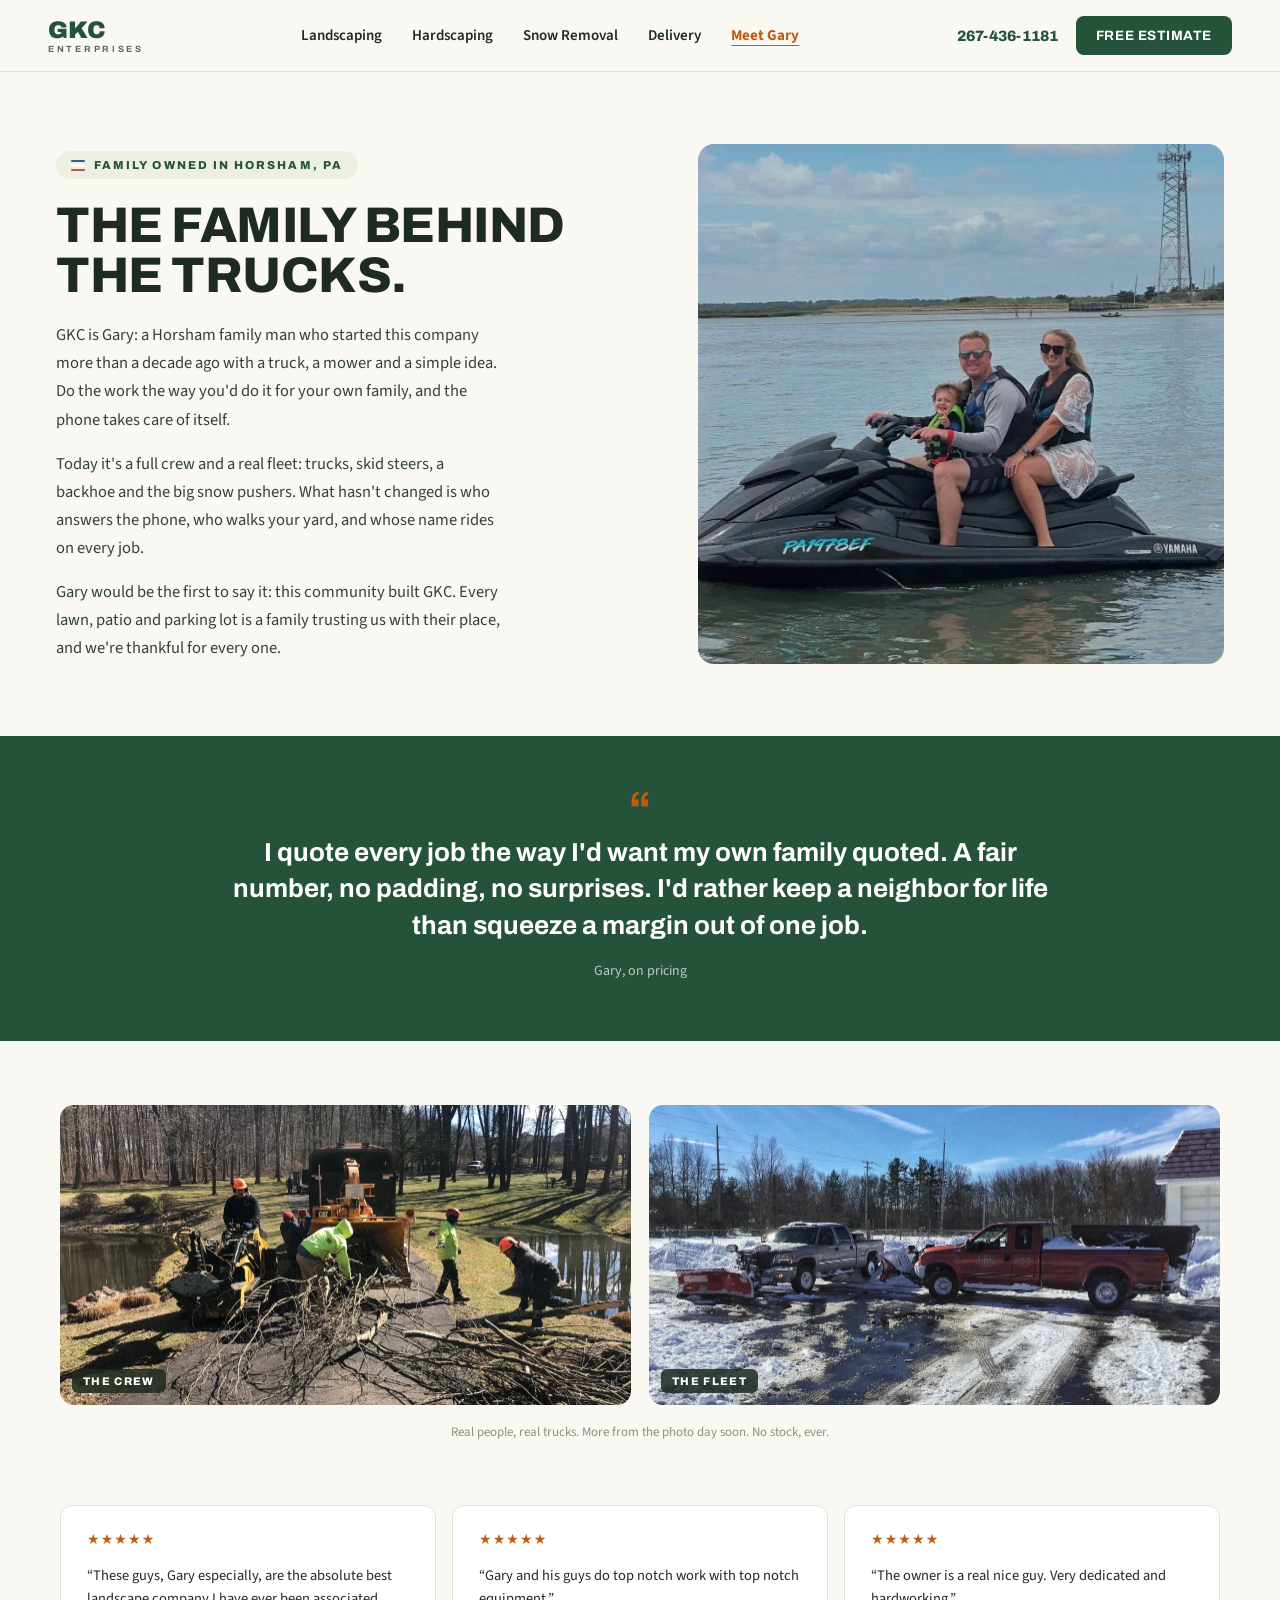
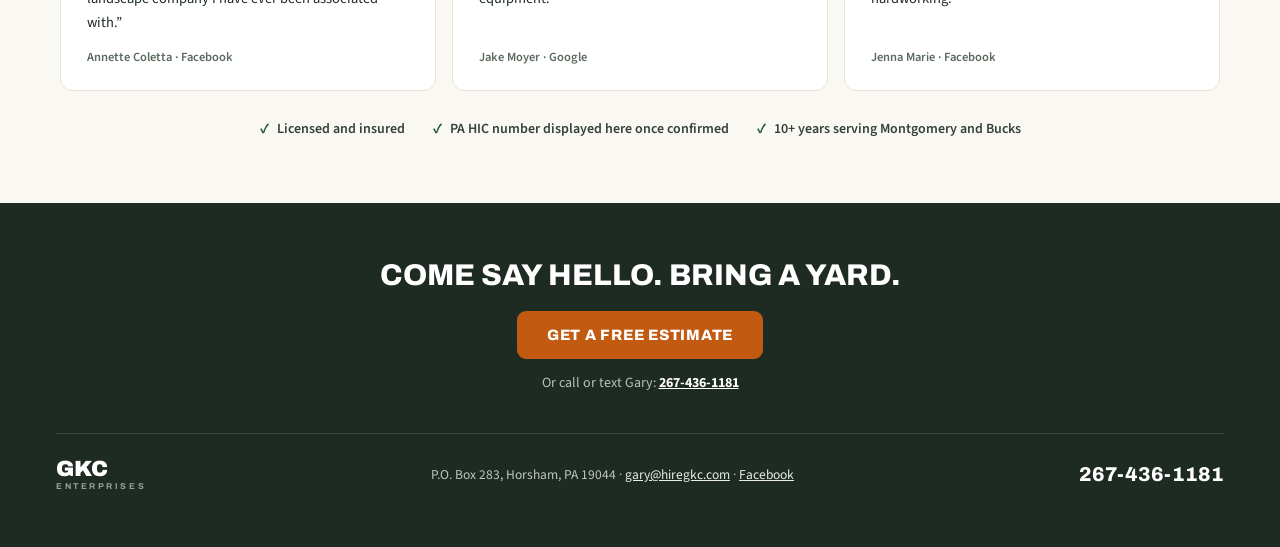
==== about.html @ 58760259 "GKC Enterprises site: seven pages from the redesign handoff Static HTML/CSS/JS recreated from the de" ====
<!DOCTYPE html>
<html lang="en">
<head>
<meta charset="utf-8">
<meta name="viewport" content="width=device-width, initial-scale=1">
<title>Meet Gary | GKC Enterprises</title>
<meta name="description" content="GKC Enterprises is Gary: a Horsham family man, his crew and a real fleet, serving Montgomery and Bucks Counties for more than a decade. Meet the family behind the trucks.">
<link rel="canonical" href="https://hiregkc.com/about">
<meta property="og:title" content="Meet Gary | The family behind the trucks.">
<meta property="og:description" content="A Horsham family man, his crew and a real fleet. Family owned for more than a decade.">
<meta property="og:image" content="https://hiregkc.com/images/gary-family.webp">
<meta property="og:type" content="website">
<link rel="icon" href="/favicon.svg" type="image/svg+xml">
<link rel="preconnect" href="https://fonts.googleapis.com">
<link rel="preconnect" href="https://fonts.gstatic.com" crossorigin>
<link href="https://fonts.googleapis.com/css2?family=Archivo:wght@600;700;800;900&family=Source+Sans+3:ital,wght@0,400;0,600;0,700;1,400&display=swap" rel="stylesheet">
<link rel="stylesheet" href="/css/site.css">
</head>
<body style="--accent:#C25A12">

<a id="winter-banner" class="winter-banner" href="tel:+12674361181" hidden>
  <span class="tag">WINTER</span>
  <span>Snow emergency? The 24 hour line is open: <span class="num">267-436-1181</span></span>
</a>

<header class="header">
  <a class="brand" href="/" aria-label="GKC Enterprises home"><span class="gkc">GKC</span><span class="ent">ENTERPRISES</span></a>
  <nav class="nav" aria-label="Main">
    <a href="/landscaping">Landscaping</a>
    <a href="/hardscaping">Hardscaping</a>
    <a href="/snow-removal">Snow Removal</a>
    <a href="/delivery-services">Delivery</a>
    <a href="/about" class="active" aria-current="page">Meet Gary</a>
  </nav>
  <div class="header-cta">
    <a class="header-phone" href="tel:+12674361181">267-436-1181</a>
    <a class="btn btn-spruce" href="/contact">FREE ESTIMATE</a>
    <button id="menu-btn" class="menu-btn" aria-label="Open menu" aria-expanded="false" aria-controls="nav-sheet"><span></span><span></span><span></span></button>
  </div>
</header>

<div id="nav-sheet" class="sheet">
  <button class="scrim" data-close tabindex="-1" aria-label="Close menu"></button>
  <div class="panel">
    <button class="close" data-close aria-label="Close menu">&times;</button>
    <a href="/landscaping">Landscaping</a>
    <a href="/hardscaping">Hardscaping</a>
    <a href="/snow-removal">Snow Removal</a>
    <a href="/delivery-services">Delivery</a>
    <a href="/about" class="active">Meet Gary</a>
    <a class="sheet-phone" href="tel:+12674361181">267-436-1181</a>
    <a class="btn btn-orange btn-block" href="/contact">FREE ESTIMATE</a>
  </div>
</div>

<main>

  <section class="section-lg">
    <div class="in about-hero" style="display:grid;grid-template-columns:1.1fr minmax(0,1fr);gap:64px;align-items:center;max-width:1240px">
      <div>
        <div style="display:inline-flex;align-items:center;gap:9px;font-family:var(--display);font-size:11.5px;font-weight:800;letter-spacing:0.18em;color:var(--spruce);background:var(--chipbg);border-radius:999px;padding:8px 15px;margin-bottom:22px"><span class="flag"><i class="f1" style="width:14px;height:2.5px"></i><i style="width:14px;height:2.5px;background:#fff;border-radius:2px"></i><i class="f3" style="width:14px;height:2.5px"></i></span>FAMILY OWNED IN HORSHAM, PA</div>
        <h1 style="font-family:var(--display);font-size:50px;font-weight:800;line-height:1;letter-spacing:-0.01em;margin:0 0 20px;text-transform:uppercase;text-wrap:pretty">The family behind the trucks.</h1>
        <p style="font-size:16.5px;line-height:1.7;color:#33413A;margin:0 0 16px;max-width:56ch">GKC is Gary: a Horsham family man who started this company more than a decade ago with a truck, a mower and a simple idea. Do the work the way you'd do it for your own family, and the phone takes care of itself.</p>
        <p style="font-size:16.5px;line-height:1.7;color:#33413A;margin:0 0 16px;max-width:56ch">Today it's a full crew and a real fleet: trucks, skid steers, a backhoe and the big snow pushers. What hasn't changed is who answers the phone, who walks your yard, and whose name rides on every job.</p>
        <p style="font-size:16.5px;line-height:1.7;color:#33413A;margin:0;max-width:56ch">Gary would be the first to say it: this community built GKC. Every lawn, patio and parking lot is a family trusting us with their place, and we're thankful for every one.</p>
      </div>
      <div style="width:100%;height:520px" class="about-photo">
        <img src="/images/gary-family.webp" alt="Gary and his family" style="width:100%;height:100%;object-fit:cover;border-radius:16px">
      </div>
    </div>
  </section>

  <section class="quote-band" style="background:var(--spruce);padding:60px 56px">
    <div style="max-width:820px;margin:0 auto;text-align:center">
      <div style="font-family:var(--display);font-size:44px;font-weight:800;color:var(--orange);line-height:0.5;margin-bottom:16px">&ldquo;</div>
      <blockquote style="font-family:var(--display);font-size:26px;font-weight:700;line-height:1.4;color:#fff;text-wrap:pretty;margin:0 0 18px">I quote every job the way I'd want my own family quoted. A fair number, no padding, no surprises. I'd rather keep a neighbor for life than squeeze a margin out of one job.</blockquote>
      <div style="font-size:14px;color:rgba(255,255,255,0.7)">Gary, on pricing</div>
    </div>
  </section>

  <section class="section">
    <div class="grid-2" style="max-width:1160px;margin:0 auto 18px">
      <div style="position:relative;height:300px" class="crew-cell">
        <img src="/images/crew-on-the-job.webp" alt="The GKC crew clearing a property" loading="lazy" style="width:100%;height:100%;object-fit:cover;border-radius:14px">
        <span style="position:absolute;bottom:12px;left:12px;background:rgba(30,43,34,0.85);color:#fff;font-family:var(--display);font-size:11px;font-weight:800;letter-spacing:0.12em;padding:6px 11px;border-radius:6px;pointer-events:none">THE CREW</span>
      </div>
      <div style="position:relative;height:300px" class="crew-cell">
        <img src="/images/fleet-plow-trucks.webp" alt="GKC plow trucks with spreader, ready for a storm" loading="lazy" style="width:100%;height:100%;object-fit:cover;border-radius:14px">
        <span style="position:absolute;bottom:12px;left:12px;background:rgba(30,43,34,0.85);color:#fff;font-family:var(--display);font-size:11px;font-weight:800;letter-spacing:0.12em;padding:6px 11px;border-radius:6px;pointer-events:none">THE FLEET</span>
      </div>
    </div>
    <div style="text-align:center;font-size:13px;color:var(--footnote);max-width:1160px;margin:0 auto">Real people, real trucks. More from the photo day soon. No stock, ever.</div>
  </section>

  <section style="padding:0 56px 64px" class="about-reviews">
    <div class="grid-3" style="max-width:1160px;margin:0 auto">
      <div class="review" style="padding:24px 26px">
        <div class="stars" style="font-size:14px">&#9733;&#9733;&#9733;&#9733;&#9733;</div>
        <div class="q" style="font-size:14.5px">&ldquo;These guys, Gary especially, are the absolute best landscape company I have ever been associated with.&rdquo;</div>
        <div class="who" style="font-size:12.5px">Annette Coletta &middot; Facebook</div>
      </div>
      <div class="review" style="padding:24px 26px">
        <div class="stars" style="font-size:14px">&#9733;&#9733;&#9733;&#9733;&#9733;</div>
        <div class="q" style="font-size:14.5px">&ldquo;Gary and his guys do top notch work with top notch equipment.&rdquo;</div>
        <div class="who" style="font-size:12.5px">Jake Moyer &middot; Google</div>
      </div>
      <div class="review" style="padding:24px 26px">
        <div class="stars" style="font-size:14px">&#9733;&#9733;&#9733;&#9733;&#9733;</div>
        <div class="q" style="font-size:14.5px">&ldquo;The owner is a real nice guy. Very dedicated and hardworking.&rdquo;</div>
        <div class="who" style="font-size:12.5px">Jenna Marie &middot; Facebook</div>
      </div>
    </div>
    <div style="display:flex;justify-content:center;gap:28px;margin-top:28px;flex-wrap:wrap">
      <span style="display:flex;align-items:center;gap:8px;font-size:14px;font-weight:600;color:#33413A"><span style="color:var(--spruce);font-weight:700">&#10003;</span>Licensed and insured</span>
      <span style="display:flex;align-items:center;gap:8px;font-size:14px;font-weight:600;color:#33413A"><span style="color:var(--spruce);font-weight:700">&#10003;</span>PA HIC number displayed here once confirmed</span>
      <span style="display:flex;align-items:center;gap:8px;font-size:14px;font-weight:600;color:#33413A"><span style="color:var(--spruce);font-weight:700">&#10003;</span>10+ years serving Montgomery and Bucks</span>
    </div>
  </section>

  <section style="background:var(--footer);padding:56px;text-align:center">
    <h2 style="font-family:var(--display);font-size:30px;font-weight:800;color:#fff;margin:0 0 20px;text-transform:uppercase">Come say hello. Bring a yard.</h2>
    <a class="btn btn-orange" href="/contact">GET A FREE ESTIMATE</a>
    <div style="font-size:14px;color:rgba(255,255,255,0.7);margin-top:14px">Or call or text Gary: <a href="tel:+12674361181" style="color:#fff;font-weight:700">267-436-1181</a></div>
    <div style="border-top:1px solid rgba(255,255,255,0.12);margin-top:40px;padding-top:24px;display:flex;justify-content:space-between;align-items:center;gap:24px;flex-wrap:wrap">
      <div style="display:flex;flex-direction:column;line-height:1;text-align:left"><span style="font-family:var(--display);font-weight:900;font-size:22px;color:#fff">GKC</span><span style="font-family:var(--display);font-size:8.5px;letter-spacing:0.3em;color:rgba(255,255,255,0.55);font-weight:700;margin-top:3px">ENTERPRISES</span></div>
      <div style="font-size:13.5px;color:rgba(255,255,255,0.72)">P.O. Box 283, Horsham, PA 19044 &middot; <a href="mailto:gary@hiregkc.com" style="color:rgba(255,255,255,0.9)">gary@hiregkc.com</a> &middot; <a href="https://www.facebook.com/GKC-Enterprise-LLC-179597382136966/" rel="noopener" style="color:rgba(255,255,255,0.9)">Facebook</a></div>
      <a href="tel:+12674361181" style="font-family:var(--display);font-size:20px;font-weight:800;color:#fff;text-decoration:none">267-436-1181</a>
    </div>
  </section>

</main>

<div class="mobile-bar">
  <a class="call" href="tel:+12674361181">CALL GARY</a>
  <a class="est" href="/contact">FREE ESTIMATE</a>
</div>

<script src="/js/site.js"></script>
<style>
@media (max-width: 900px) {
  .about-hero { grid-template-columns: 1fr !important; gap: 28px !important; }
  .about-hero h1 { font-size: 32px !important; }
  .about-photo { height: 340px !important; }
  .about-reviews { padding: 0 20px 44px !important; }
  .crew-cell { height: 210px !important; }
  .quote-band { padding: 44px 20px !important; }
  .quote-band blockquote { font-size: 20px !important; }
}
</style>
</body>
</html>
---- css/site.css ----
/* GKC Enterprises · hiregkc.com
   Recreated from the design handoff (design_handoff_gkc_website).
   Tokens: spruce #24523B (hover #1B3E2C), orange #C25A12 (hover #A54A0D),
   paper #FAF8F2, ink #1E2B22, hairline #E7E2D6.
   Service wayfinding only: green #2F6B40, clay #8A5A38, blue #3D6E92, ochre #8A6A1C. */

:root {
  --spruce: #24523B;
  --spruce-hover: #1B3E2C;
  --orange: #C25A12;
  --orange-hover: #A54A0D;
  --paper: #FAF8F2;
  --card: #FFFFFF;
  --line: #E7E2D6;
  --ink: #1E2B22;
  --muted: #5C6B5F;
  --footnote: #8A937F;
  --chipbg: #EDEFE3;
  --green: #2F6B40;
  --clay: #8A5A38;
  --blue: #3D6E92;
  --ochre: #8A6A1C;
  --snowdark: #16283A;
  --footer: #1E2B22;
  --display: 'Archivo', 'Helvetica Neue', Arial, sans-serif;
  --body: 'Source Sans 3', 'Segoe UI', system-ui, sans-serif;
}

* { box-sizing: border-box; }
html { scroll-behavior: smooth; }
body {
  margin: 0;
  background: var(--paper);
  color: var(--ink);
  font-family: var(--body);
  -webkit-font-smoothing: antialiased;
}
a { color: var(--spruce); }
a:hover { color: var(--orange); }
::selection { background: #E8DFC8; }
img { max-width: 100%; }

.in { max-width: 1328px; margin: 0 auto; }

/* ---------- Winter banner (sitewide, toggled by WINTER_MODE in js/site.js) ---------- */
.winter-banner {
  display: flex; justify-content: center; align-items: center; gap: 12px;
  background: var(--blue); color: #fff; text-decoration: none;
  padding: 11px 20px; font-size: 14.5px; font-weight: 600;
}
.winter-banner:hover { color: #fff; }
.winter-banner .tag {
  font-family: var(--display); font-weight: 800; font-size: 11.5px; letter-spacing: 0.14em;
  background: rgba(255,255,255,0.18); border-radius: 4px; padding: 4px 8px;
}
.winter-banner .num { font-weight: 700; text-decoration: underline; text-underline-offset: 3px; }
.winter-banner[hidden] { display: none; }

/* ---------- Header ---------- */
.header {
  display: flex; flex-wrap: wrap; align-items: center; justify-content: space-between;
  gap: 24px; row-gap: 10px; padding: 16px 48px;
  background: var(--paper); border-bottom: 1px solid var(--line);
  position: sticky; top: 0; z-index: 20;
}
.brand { display: flex; flex-direction: column; line-height: 1; text-decoration: none; }
.brand .gkc { font-family: var(--display); font-weight: 900; font-size: 24px; color: var(--spruce); letter-spacing: 0.01em; }
.brand .ent { font-family: var(--display); font-size: 9px; letter-spacing: 0.3em; color: var(--muted); font-weight: 700; margin-top: 3px; }
.nav { display: flex; flex-wrap: wrap; gap: 14px 30px; align-items: center; }
.nav a { font-size: 15px; font-weight: 600; color: var(--ink); text-decoration: none; white-space: nowrap; }
.nav a:hover { color: var(--orange); }
.nav a.active { font-weight: 700; color: var(--accent, var(--spruce)); text-decoration: underline; text-underline-offset: 5px; }
.header-cta { display: flex; gap: 18px; align-items: center; }
.header-phone { font-family: var(--display); font-size: 15px; font-weight: 800; color: var(--spruce); text-decoration: none; white-space: nowrap; }
.header-phone:hover { color: var(--orange); }

.menu-btn {
  display: none; background: none; border: 0; cursor: pointer; padding: 12px 4px;
  flex-direction: column; gap: 5px;
}
.menu-btn span { width: 24px; height: 2.5px; background: var(--spruce); border-radius: 2px; display: block; }
.menu-btn span:last-child { width: 16px; }

/* Mobile slide-over sheet */
.sheet {
  position: fixed; inset: 0; z-index: 60; display: none;
}
.sheet.open { display: block; }
.sheet .scrim { position: absolute; inset: 0; background: rgba(20, 30, 24, 0.5); border: 0; width: 100%; height: 100%; cursor: pointer; }
.sheet .panel {
  position: absolute; top: 0; right: 0; bottom: 0; width: min(320px, 85vw);
  background: var(--paper); padding: 24px; display: flex; flex-direction: column; gap: 4px;
  box-shadow: -12px 0 40px rgba(0,0,0,0.18);
}
.sheet .panel a { font-family: var(--body); font-size: 17px; font-weight: 600; color: var(--ink); text-decoration: none; padding: 13px 6px; border-bottom: 1px solid var(--line); }
.sheet .panel a.active { color: var(--accent, var(--spruce)); font-weight: 700; }
.sheet .close { align-self: flex-end; background: none; border: 0; font-size: 26px; line-height: 1; color: var(--muted); cursor: pointer; padding: 4px 8px; }
.sheet .panel .btn { margin-top: 16px; border-bottom: 0; text-align: center; }
.sheet .panel .sheet-phone { font-family: var(--display); font-weight: 800; font-size: 20px; color: var(--spruce); border-bottom: 0; text-align: center; }

/* ---------- Buttons ---------- */
.btn {
  display: inline-block; font-family: var(--display); font-weight: 800; font-size: 15px;
  letter-spacing: 0.05em; padding: 16px 30px; border-radius: 9px; text-decoration: none;
  border: 0; cursor: pointer; text-align: center;
}
.btn-orange { background: var(--orange); color: #fff; }
.btn-orange:hover { background: var(--orange-hover); color: #fff; }
.btn-spruce { background: var(--spruce); color: #fff; font-weight: 700; font-size: 13.5px; letter-spacing: 0.04em; padding: 12px 20px; border-radius: 8px; white-space: nowrap; }
.btn-spruce:hover { background: var(--spruce-hover); color: #fff; }
.btn-block { display: block; width: 100%; padding: 16px; border-radius: 10px; }

/* ---------- Heroes ---------- */
.hero { position: relative; overflow: hidden; }
.hero-home { height: 640px; }
.hero-sub { height: 420px; }
.hero-short { height: 400px; }
.hero img.bg { position: absolute; inset: 0; width: 100%; height: 100%; object-fit: cover; }
.hero .scrim { position: absolute; inset: 0; }
.hero .content { position: absolute; left: 56px; right: 56px; bottom: 44px; max-width: 760px; }
.hero-home .content { bottom: 54px; }
.eyebrow {
  font-family: var(--display); font-size: 12.5px; font-weight: 800; letter-spacing: 0.22em;
  margin-bottom: 12px; text-transform: uppercase;
}
.hero h1 {
  font-family: var(--display); font-weight: 800; line-height: 1; letter-spacing: -0.01em;
  color: #fff; margin: 0 0 14px; text-transform: uppercase; text-wrap: pretty;
  font-size: 52px;
}
.hero-home h1 { font-size: 64px; line-height: 0.98; margin-bottom: 18px; }
.hero p.lede { font-size: 17px; line-height: 1.6; color: rgba(255,255,255,0.92); margin: 0 0 22px; max-width: 54ch; }
.hero-home p.lede { font-size: 18px; margin-bottom: 28px; }
.hero .photo-credit {
  position: absolute; right: 56px; bottom: 54px;
  background: rgba(250,248,242,0.93); border-radius: 9px; padding: 10px 15px;
  font-size: 12.5px; color: #3E4A40; white-space: nowrap;
}

/* ---------- Trust bar ---------- */
.trustbar {
  display: flex; align-items: center; justify-content: center; gap: 34px;
  padding: 16px 48px; background: #fff; border-bottom: 1px solid var(--line); flex-wrap: wrap;
}
.trustbar span.item { display: flex; align-items: center; gap: 8px; font-size: 13.5px; font-weight: 600; color: #33413A; }
.trustbar .tick { color: var(--spruce); font-weight: 700; }
.trustbar .stars { color: var(--orange); letter-spacing: 0.06em; }
.flag { display: inline-flex; flex-direction: column; gap: 2px; }
.flag i { width: 15px; height: 3px; border-radius: 2px; display: block; }
.flag .f1 { background: #3D5A88; }
.flag .f2 { background: #E7E2D6; }
.flag .f3 { background: #B25A4E; }

/* ---------- Sections ---------- */
.section { padding: 64px 56px; }
.section-lg { padding: 72px 56px; }
.kicker {
  font-family: var(--display); font-size: 12px; font-weight: 800; letter-spacing: 0.22em;
  margin-bottom: 10px; text-transform: uppercase;
}
h2.sec {
  font-family: var(--display); font-weight: 800; letter-spacing: -0.01em;
  margin: 0; text-transform: uppercase; font-size: 32px; line-height: 1.05;
}
h2.sec-lg { font-size: 38px; line-height: 1.02; }
.sec-intro { font-size: 16.5px; line-height: 1.6; color: var(--muted); margin: 12px 0 0; }

/* ---------- Grids & cards ---------- */
.grid-2 { display: grid; grid-template-columns: 1fr 1fr; gap: 18px; }
.grid-3 { display: grid; grid-template-columns: 1fr 1fr 1fr; gap: 16px; }
.grid-4 { display: grid; grid-template-columns: repeat(4, 1fr); gap: 18px; }

.card { background: var(--card); border: 1px solid var(--line); border-radius: 12px; }

.door {
  display: flex; flex-direction: column; background: #fff; border: 1px solid var(--line);
  border-top: 4px solid var(--accent, var(--spruce)); border-radius: 12px; overflow: hidden;
  text-decoration: none; color: var(--ink);
}
.door:hover { border-color: var(--accent, var(--spruce)); color: var(--ink); }
.door img { width: 100%; height: 150px; object-fit: cover; }
.door .pad { padding: 18px 20px 20px; }
.door .tag { font-family: var(--display); font-size: 11px; font-weight: 800; letter-spacing: 0.18em; color: var(--accent); margin-bottom: 7px; }
.door .name { font-family: var(--display); font-size: 21px; font-weight: 700; margin-bottom: 7px; }
.door .blurb { font-size: 14px; line-height: 1.55; color: var(--muted); }

.tile { background: #fff; border: 1px solid var(--line); border-radius: 12px; padding: 22px 24px; }
.tile .dash { width: 26px; height: 4px; background: var(--accent, var(--green)); border-radius: 2px; margin-bottom: 14px; }
.tile .t { font-family: var(--display); font-size: 18px; font-weight: 700; margin-bottom: 6px; }
.tile .d { font-size: 14px; line-height: 1.55; color: var(--muted); }

.space-card { position: relative; display: block; height: 230px; border-radius: 12px; overflow: hidden; text-decoration: none; }
.space-card img { position: absolute; inset: 0; width: 100%; height: 100%; object-fit: cover; }
.space-card .fade { position: absolute; inset: 0; background: linear-gradient(to top, rgba(20,14,9,0.75), rgba(20,14,9,0) 55%); }
.space-card .label { position: absolute; left: 18px; bottom: 16px; font-family: var(--display); font-size: 19px; font-weight: 800; color: #fff; text-transform: uppercase; letter-spacing: 0.02em; }

.review { background: #fff; border: 1px solid var(--line); border-radius: 12px; padding: 26px 28px; display: flex; flex-direction: column; gap: 14px; }
.review .stars { color: var(--orange); font-size: 15px; letter-spacing: 0.08em; }
.review .q { font-size: 15.5px; line-height: 1.6; color: var(--ink); flex: 1; }
.review .who { font-size: 13px; color: var(--muted); font-weight: 600; }

.gallery { display: grid; grid-template-columns: repeat(4, 1fr); gap: 14px; }
.gallery img { width: 100%; height: 200px; object-fit: cover; border-radius: 10px; }

.footnote { font-size: 13px; color: var(--footnote); }

/* Pending-photo slots (photos coming from the photo day; no stock, ever) */
.slot {
  border: 1.5px dashed #C9C2AE; border-radius: 10px; background: #F4F1E7;
  display: flex; align-items: center; justify-content: center; text-align: center;
  color: var(--footnote); font-size: 13px; padding: 16px; width: 100%; height: 100%;
}
.ba-pair { display: grid; grid-template-columns: 1fr 1fr; gap: 10px; }
.ba-cell { position: relative; height: 220px; }
.ba-cell .badge {
  position: absolute; top: 10px; left: 10px; background: var(--footer); color: #fff;
  font-family: var(--display); font-size: 10.5px; font-weight: 800; letter-spacing: 0.1em;
  padding: 4px 9px; border-radius: 5px; pointer-events: none;
}
.ba-cell .badge.after { background: var(--accent, var(--green)); }

/* ---------- CTA band + footers ---------- */
.cta-band { background: var(--spruce); padding: 56px; text-align: center; }
.cta-band h2 { font-family: var(--display); font-size: 32px; font-weight: 800; color: #fff; margin: 0 0 20px; text-transform: uppercase; }
.cta-band .under { font-size: 14px; color: rgba(255,255,255,0.75); margin-top: 14px; }
.cta-band .under a { color: #fff; font-weight: 700; }

.footer-slim {
  background: var(--footer); padding: 36px 56px;
  display: flex; justify-content: space-between; align-items: center; gap: 24px; flex-wrap: wrap;
}
.footer-slim .brandline { display: flex; flex-direction: column; line-height: 1; }
.footer-slim .gkc { font-family: var(--display); font-weight: 900; font-size: 22px; color: #fff; }
.footer-slim .ent { font-family: var(--display); font-size: 8.5px; letter-spacing: 0.3em; color: rgba(255,255,255,0.55); font-weight: 700; margin-top: 3px; }
.footer-slim .mid { font-size: 13.5px; color: rgba(255,255,255,0.72); }
.footer-slim .mid a { color: rgba(255,255,255,0.9); }
.footer-slim .phone { font-family: var(--display); font-size: 20px; font-weight: 800; color: #fff; text-decoration: none; }

/* ---------- Forms ---------- */
.form-card { background: #fff; border: 1px solid var(--line); border-radius: 14px; padding: 28px; display: flex; flex-direction: column; gap: 15px; }
.form-2 { display: grid; grid-template-columns: 1fr 1fr; gap: 14px; }
.field {
  padding: 13px 15px; border: 1px solid #DCD6C6; border-radius: 9px; font-size: 16px;
  background: var(--paper); color: var(--ink); font-family: var(--body); width: 100%;
}
.field:focus-visible, .chip:focus-visible, .btn:focus-visible, a:focus-visible, .menu-btn:focus-visible {
  outline: 2px solid var(--orange); outline-offset: 2px;
}
.field::placeholder { color: #9AA394; }
textarea.field { min-height: 88px; resize: vertical; }
.form-label { font-size: 12.5px; font-weight: 700; color: var(--muted); margin-bottom: 8px; letter-spacing: 0.02em; }
.chips { display: flex; flex-wrap: wrap; gap: 9px; }
.chip {
  display: flex; align-items: center; gap: 8px; font-size: 13.5px; font-weight: 600;
  padding: 9px 15px; border-radius: 999px; border: 1px solid #DCD6C6; color: #33413A;
  background: #fff; cursor: pointer; font-family: var(--body); min-height: 38px;
}
.chip .dot { width: 8px; height: 8px; border-radius: 50%; display: inline-block; }
.chip.small { font-size: 13px; padding: 8px 14px; }
.chip[aria-pressed="true"].svc { background: var(--spruce); color: #fff; border-color: var(--spruce); }
.chip[aria-pressed="true"]:not(.svc) { background: var(--footer); color: #fff; border-color: var(--footer); }
.upload-box {
  border: 1.5px dashed #C9C2AE; border-radius: 9px; padding: 16px; text-align: center;
  font-size: 13.5px; color: var(--footnote); background: var(--paper); cursor: pointer;
}
.upload-box:hover { border-color: var(--spruce); color: var(--muted); }
.form-note { font-size: 13px; color: var(--footnote); text-align: center; }
.form-msg { font-size: 14.5px; line-height: 1.55; border-radius: 9px; padding: 13px 15px; display: none; }
.form-msg.err { display: block; background: #F7E8E2; color: #7C3A1D; }
.form-msg.ok { display: block; background: #E6EFE2; color: #24523B; }

/* ---------- Page-specific helpers ---------- */
.dark-tiers { background: rgba(255,255,255,0.06); border: 1px solid rgba(255,255,255,0.14); border-radius: 14px; padding: 26px 28px; display: flex; flex-direction: column; gap: 10px; }
.list-row { display: flex; justify-content: space-between; gap: 12px; border-bottom: 1px solid #F0EDE2; padding-bottom: 8px; font-size: 14px; color: #33413A; }
.list-row:last-child { border-bottom: 0; padding-bottom: 0; }
.list-row .unit { color: var(--footnote); white-space: nowrap; }
.town { font-size: 12.5px; font-weight: 600; padding: 6px 12px; border-radius: 999px; background: var(--chipbg); color: #33413A; }

/* ---------- Mobile sticky bar ---------- */
.mobile-bar {
  position: fixed; left: 0; right: 0; bottom: 0; z-index: 50;
  display: none; gap: 10px; padding: 12px 16px calc(12px + env(safe-area-inset-bottom, 0px));
  background: rgba(250,248,242,0.96); border-top: 1px solid var(--line);
  -webkit-backdrop-filter: blur(8px); backdrop-filter: blur(8px);
}
.mobile-bar a {
  display: flex; align-items: center; justify-content: center; height: 50px;
  font-family: var(--display); font-weight: 800; font-size: 14px; letter-spacing: 0.04em;
  border-radius: 12px; text-decoration: none;
}
.mobile-bar .call { flex: 1; border: 2px solid var(--spruce); color: var(--spruce); }
.mobile-bar .est { flex: 1.4; background: var(--orange); color: #fff; }
.mobile-bar .est:hover { background: var(--orange-hover); color: #fff; }

/* ---------- Responsive ---------- */
@media (max-width: 1100px) {
  .hero-home h1 { font-size: 52px; }
}

@media (max-width: 900px) {
  .header { padding: 14px 20px; }
  .nav, .header-phone { display: none; }
  .menu-btn { display: flex; }
  .section, .section-lg { padding: 44px 20px; }
  .hero .content, .hero-home .content { left: 20px; right: 20px; bottom: 24px; }
  .hero .photo-credit { display: none; }
  .hero-home { height: 480px; }
  .hero-sub, .hero-short { height: 340px; }
  .hero h1 { font-size: 34px; }
  .hero-home h1 { font-size: 31px; }
  .hero p.lede, .hero-home p.lede { font-size: 14.5px; }
  h2.sec { font-size: 25px; }
  h2.sec-lg { font-size: 27px; }
  .grid-4 { grid-template-columns: 1fr 1fr; }
  .grid-3 { grid-template-columns: 1fr; }
  .grid-2 { grid-template-columns: 1fr; }
  .gallery { grid-template-columns: 1fr 1fr; }
  .gallery img { height: 150px; }
  .trustbar { gap: 8px; padding: 14px 20px; }
  .trustbar span.item { font-size: 12px; background: var(--chipbg); border-radius: 999px; padding: 6px 11px; }
  .cta-band { padding: 44px 20px; }
  .footer-slim { padding: 28px 20px 100px; }
  .mobile-bar { display: flex; }
  body { padding-bottom: 0; }
  .ba-cell { height: 170px; }
  .space-card { height: 180px; }
}

@media (max-width: 560px) {
  .grid-4 { grid-template-columns: 1fr 1fr; gap: 12px; }
  .door img { height: 86px; }
  .door .name { font-size: 15px; }
  .door .tag { font-size: 9px; letter-spacing: 0.14em; }
  .door .blurb { display: none; }
  .form-2 { grid-template-columns: 1fr; }
}

@media (prefers-reduced-motion: reduce) {
  html { scroll-behavior: auto; }
  * { transition: none !important; animation: none !important; }
}
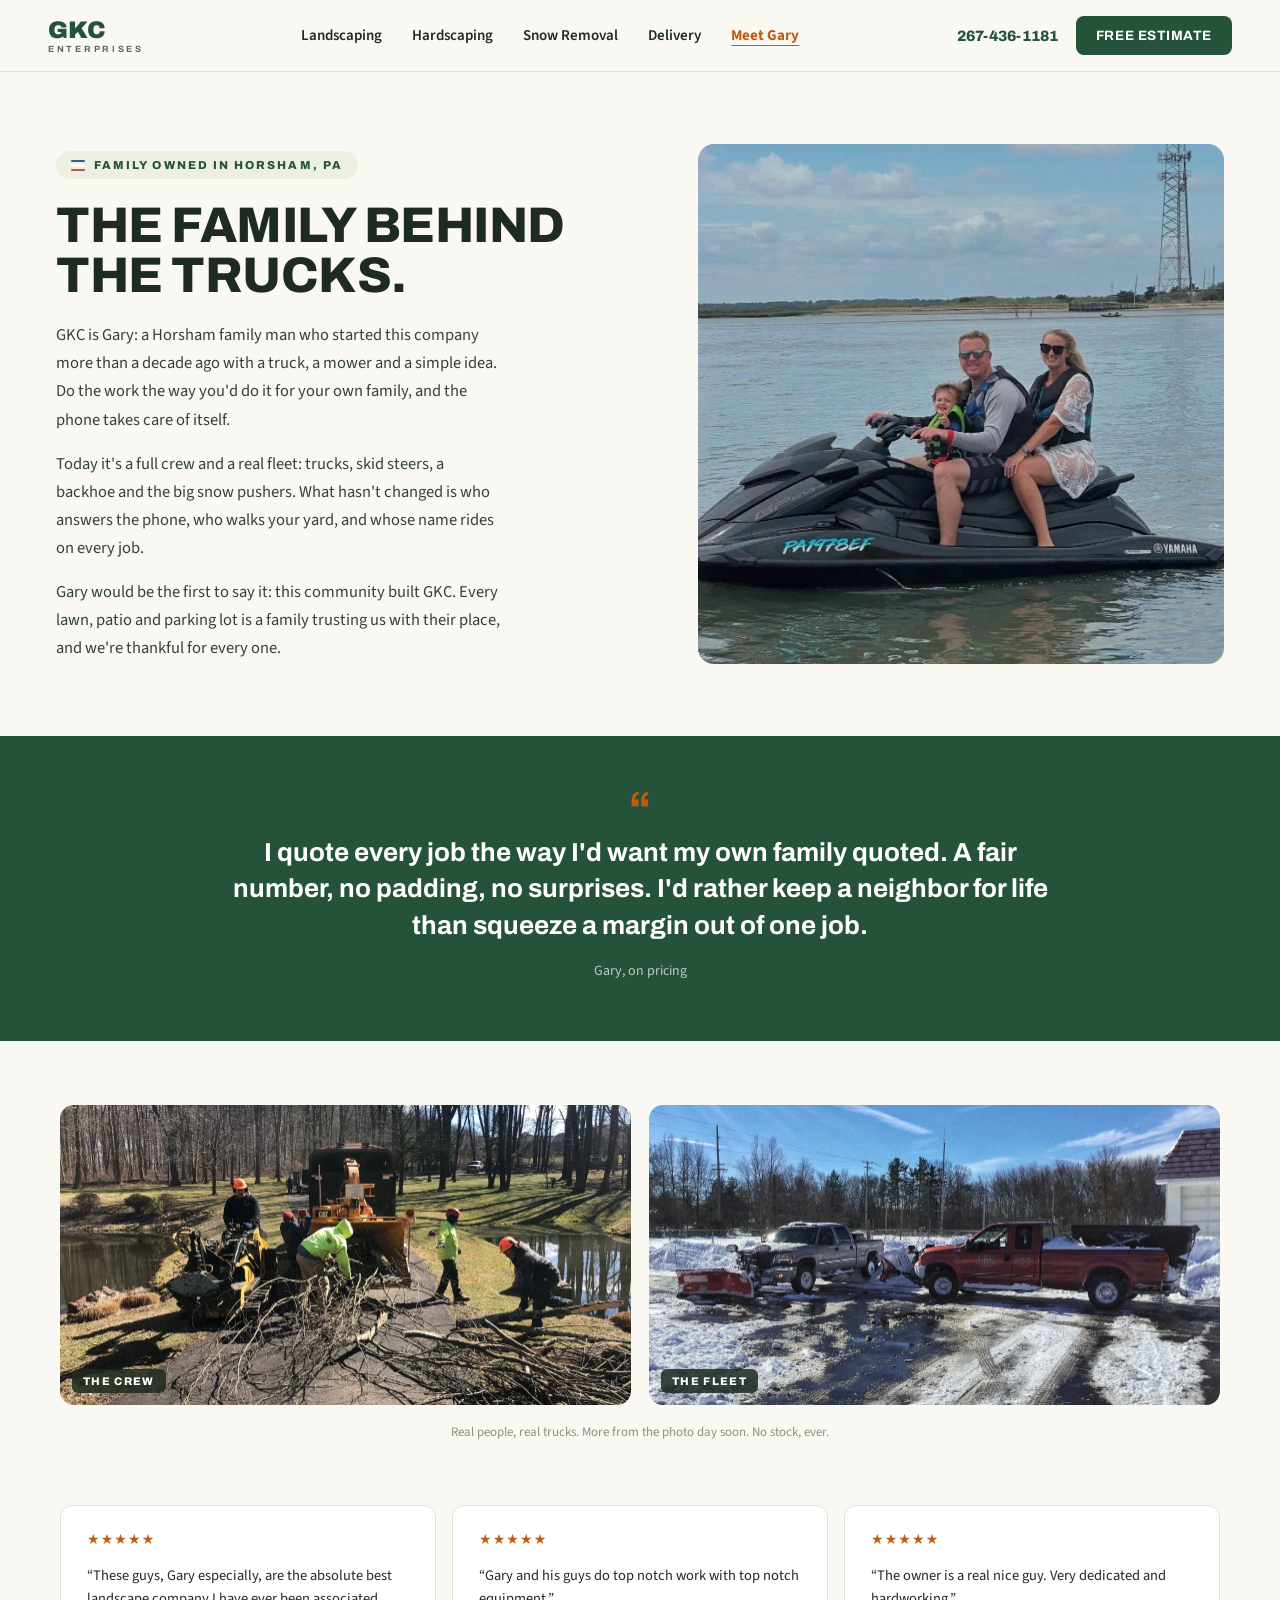
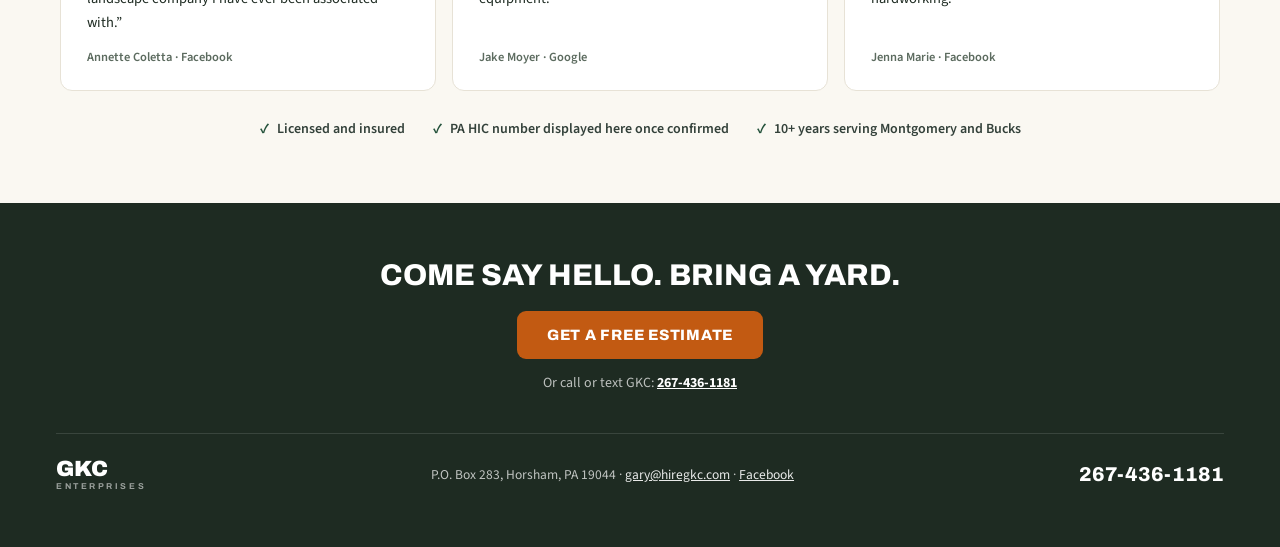
==== commit 2c41cfc4: "CTAs say GKC, not Gary: Call GKC, Send It to GKC Co-Authored-By: Claude Fable 5 <noreply@anthropic.c" ====
--- a/about.html
+++ b/about.html
@@ -120,7 +120,7 @@
   <section style="background:var(--footer);padding:56px;text-align:center">
     <h2 style="font-family:var(--display);font-size:30px;font-weight:800;color:#fff;margin:0 0 20px;text-transform:uppercase">Come say hello. Bring a yard.</h2>
     <a class="btn btn-orange" href="/contact">GET A FREE ESTIMATE</a>
-    <div style="font-size:14px;color:rgba(255,255,255,0.7);margin-top:14px">Or call or text Gary: <a href="tel:+12674361181" style="color:#fff;font-weight:700">267-436-1181</a></div>
+    <div style="font-size:14px;color:rgba(255,255,255,0.7);margin-top:14px">Or call or text GKC: <a href="tel:+12674361181" style="color:#fff;font-weight:700">267-436-1181</a></div>
     <div style="border-top:1px solid rgba(255,255,255,0.12);margin-top:40px;padding-top:24px;display:flex;justify-content:space-between;align-items:center;gap:24px;flex-wrap:wrap">
       <div style="display:flex;flex-direction:column;line-height:1;text-align:left"><span style="font-family:var(--display);font-weight:900;font-size:22px;color:#fff">GKC</span><span style="font-family:var(--display);font-size:8.5px;letter-spacing:0.3em;color:rgba(255,255,255,0.55);font-weight:700;margin-top:3px">ENTERPRISES</span></div>
       <div style="font-size:13.5px;color:rgba(255,255,255,0.72)">P.O. Box 283, Horsham, PA 19044 &middot; <a href="mailto:gary@hiregkc.com" style="color:rgba(255,255,255,0.9)">gary@hiregkc.com</a> &middot; <a href="https://www.facebook.com/GKC-Enterprise-LLC-179597382136966/" rel="noopener" style="color:rgba(255,255,255,0.9)">Facebook</a></div>
@@ -131,7 +131,7 @@
 </main>
 
 <div class="mobile-bar">
-  <a class="call" href="tel:+12674361181">CALL GARY</a>
+  <a class="call" href="tel:+12674361181">CALL GKC</a>
   <a class="est" href="/contact">FREE ESTIMATE</a>
 </div>
 
--- a/css/site.css
+++ b/css/site.css
@@ -275,6 +275,28 @@
 .list-row:last-child { border-bottom: 0; padding-bottom: 0; }
 .list-row .unit { color: var(--footnote); white-space: nowrap; }
 .town { font-size: 12.5px; font-weight: 600; padding: 6px 12px; border-radius: 999px; background: var(--chipbg); color: #33413A; }
+
+/* ---------- Local expertise, Gary notes, FAQs ---------- */
+.local-block p { font-size: 15.5px; line-height: 1.7; color: #33413A; max-width: 70ch; margin: 12px 0 0; }
+.gary-note {
+  background: var(--chipbg); border-radius: 12px; padding: 18px 22px;
+  margin-top: 24px; max-width: 860px;
+}
+.gary-note .g-quote { font-size: 15.5px; line-height: 1.6; font-style: italic; color: var(--ink); }
+.gary-note .g-who { font-size: 12.5px; font-weight: 700; color: var(--muted); margin-top: 8px; }
+.faq { max-width: 860px; }
+.faq-item { border: 1px solid var(--line); border-radius: 10px; background: #fff; margin-top: 10px; }
+.faq-item summary {
+  cursor: pointer; font-family: var(--display); font-weight: 700; font-size: 16px;
+  padding: 16px 20px; list-style: none; display: flex; justify-content: space-between;
+  align-items: baseline; gap: 12px;
+}
+.faq-item summary::-webkit-details-marker { display: none; }
+.faq-item summary::after { content: "+"; color: var(--accent, var(--spruce)); font-weight: 800; font-size: 18px; flex: none; }
+.faq-item[open] summary::after { content: "\2212"; }
+.faq-item .a { padding: 0 20px 18px; font-size: 15px; line-height: 1.65; color: #33413A; max-width: 70ch; }
+.faq-item .a p { margin: 0 0 10px; }
+.faq-item .a p:last-child { margin-bottom: 0; }
 
 /* ---------- Mobile sticky bar ---------- */
 .mobile-bar {
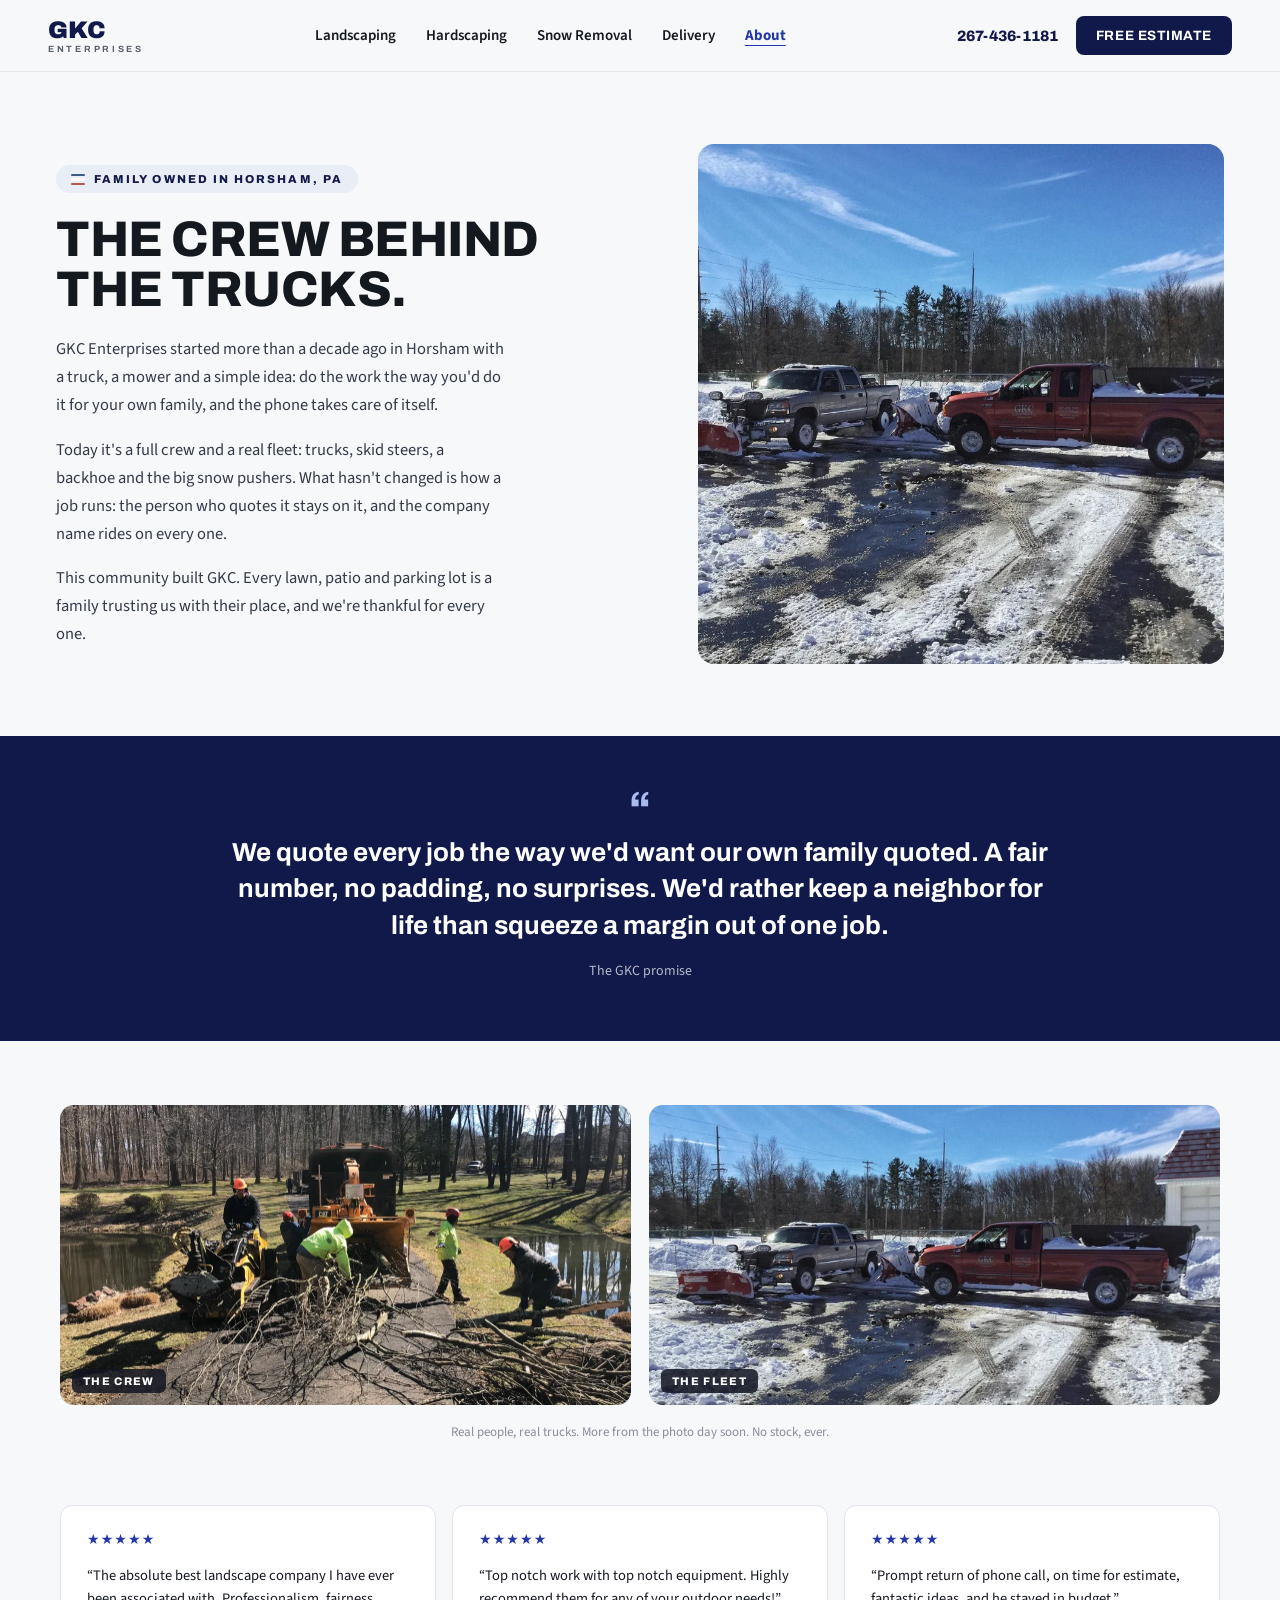
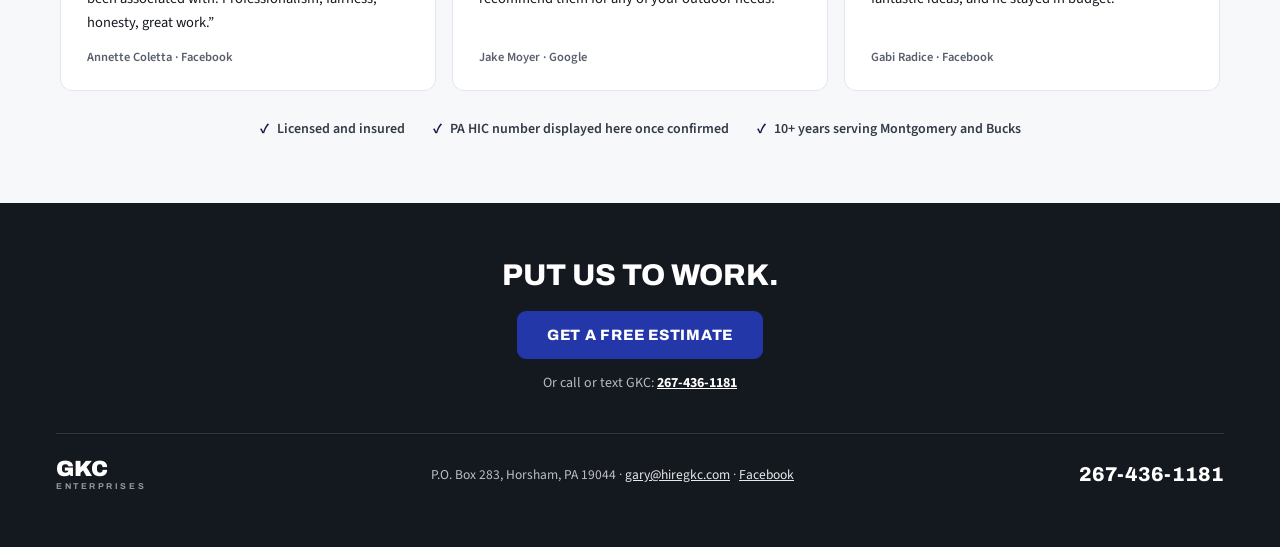
==== commit fdb8566c: "Client feedback: Gary and family out, palette retokenized to the logo Royal blue #2337A8 / deep navy" ====
--- a/about.html
+++ b/about.html
@@ -3,12 +3,12 @@
 <head>
 <meta charset="utf-8">
 <meta name="viewport" content="width=device-width, initial-scale=1">
-<title>Meet Gary | GKC Enterprises</title>
-<meta name="description" content="GKC Enterprises is Gary: a Horsham family man, his crew and a real fleet, serving Montgomery and Bucks Counties for more than a decade. Meet the family behind the trucks.">
+<title>About GKC Enterprises | Family Owned in Horsham, PA</title>
+<meta name="description" content="GKC Enterprises is a family owned outdoor services company in Horsham, PA: one crew, a real fleet, and more than a decade serving Montgomery and Bucks Counties.">
 <link rel="canonical" href="https://hiregkc.com/about">
-<meta property="og:title" content="Meet Gary | The family behind the trucks.">
-<meta property="og:description" content="A Horsham family man, his crew and a real fleet. Family owned for more than a decade.">
-<meta property="og:image" content="https://hiregkc.com/images/gary-family.webp">
+<meta property="og:title" content="About GKC Enterprises | The crew behind the trucks.">
+<meta property="og:description" content="Family owned in Horsham, PA. One crew, a real fleet, more than a decade in.">
+<meta property="og:image" content="https://hiregkc.com/images/fleet-plow-trucks.webp">
 <meta property="og:type" content="website">
 <link rel="icon" href="/favicon.svg" type="image/svg+xml">
 <link rel="preconnect" href="https://fonts.googleapis.com">
@@ -16,7 +16,7 @@
 <link href="https://fonts.googleapis.com/css2?family=Archivo:wght@600;700;800;900&family=Source+Sans+3:ital,wght@0,400;0,600;0,700;1,400&display=swap" rel="stylesheet">
 <link rel="stylesheet" href="/css/site.css">
 </head>
-<body style="--accent:#C25A12">
+<body style="--accent:#2337A8">
 
 <a id="winter-banner" class="winter-banner" href="tel:+12674361181" hidden>
   <span class="tag">WINTER</span>
@@ -30,7 +30,7 @@
     <a href="/hardscaping">Hardscaping</a>
     <a href="/snow-removal">Snow Removal</a>
     <a href="/delivery-services">Delivery</a>
-    <a href="/about" class="active" aria-current="page">Meet Gary</a>
+    <a href="/about" class="active" aria-current="page">About</a>
   </nav>
   <div class="header-cta">
     <a class="header-phone" href="tel:+12674361181">267-436-1181</a>
@@ -47,7 +47,7 @@
     <a href="/hardscaping">Hardscaping</a>
     <a href="/snow-removal">Snow Removal</a>
     <a href="/delivery-services">Delivery</a>
-    <a href="/about" class="active">Meet Gary</a>
+    <a href="/about" class="active">About</a>
     <a class="sheet-phone" href="tel:+12674361181">267-436-1181</a>
     <a class="btn btn-orange btn-block" href="/contact">FREE ESTIMATE</a>
   </div>
@@ -59,22 +59,22 @@
     <div class="in about-hero" style="display:grid;grid-template-columns:1.1fr minmax(0,1fr);gap:64px;align-items:center;max-width:1240px">
       <div>
         <div style="display:inline-flex;align-items:center;gap:9px;font-family:var(--display);font-size:11.5px;font-weight:800;letter-spacing:0.18em;color:var(--spruce);background:var(--chipbg);border-radius:999px;padding:8px 15px;margin-bottom:22px"><span class="flag"><i class="f1" style="width:14px;height:2.5px"></i><i style="width:14px;height:2.5px;background:#fff;border-radius:2px"></i><i class="f3" style="width:14px;height:2.5px"></i></span>FAMILY OWNED IN HORSHAM, PA</div>
-        <h1 style="font-family:var(--display);font-size:50px;font-weight:800;line-height:1;letter-spacing:-0.01em;margin:0 0 20px;text-transform:uppercase;text-wrap:pretty">The family behind the trucks.</h1>
-        <p style="font-size:16.5px;line-height:1.7;color:#33413A;margin:0 0 16px;max-width:56ch">GKC is Gary: a Horsham family man who started this company more than a decade ago with a truck, a mower and a simple idea. Do the work the way you'd do it for your own family, and the phone takes care of itself.</p>
-        <p style="font-size:16.5px;line-height:1.7;color:#33413A;margin:0 0 16px;max-width:56ch">Today it's a full crew and a real fleet: trucks, skid steers, a backhoe and the big snow pushers. What hasn't changed is who answers the phone, who walks your yard, and whose name rides on every job.</p>
-        <p style="font-size:16.5px;line-height:1.7;color:#33413A;margin:0;max-width:56ch">Gary would be the first to say it: this community built GKC. Every lawn, patio and parking lot is a family trusting us with their place, and we're thankful for every one.</p>
+        <h1 style="font-family:var(--display);font-size:50px;font-weight:800;line-height:1;letter-spacing:-0.01em;margin:0 0 20px;text-transform:uppercase;text-wrap:pretty">The crew behind the trucks.</h1>
+        <p style="font-size:16.5px;line-height:1.7;color:#333A48;margin:0 0 16px;max-width:56ch">GKC Enterprises started more than a decade ago in Horsham with a truck, a mower and a simple idea: do the work the way you'd do it for your own family, and the phone takes care of itself.</p>
+        <p style="font-size:16.5px;line-height:1.7;color:#333A48;margin:0 0 16px;max-width:56ch">Today it's a full crew and a real fleet: trucks, skid steers, a backhoe and the big snow pushers. What hasn't changed is how a job runs: the person who quotes it stays on it, and the company name rides on every one.</p>
+        <p style="font-size:16.5px;line-height:1.7;color:#333A48;margin:0;max-width:56ch">This community built GKC. Every lawn, patio and parking lot is a family trusting us with their place, and we're thankful for every one.</p>
       </div>
       <div style="width:100%;height:520px" class="about-photo">
-        <img src="/images/gary-family.webp" alt="Gary and his family" style="width:100%;height:100%;object-fit:cover;border-radius:16px">
+        <img src="/images/fleet-plow-trucks.webp" alt="GKC plow trucks with spreader, ready for a storm" style="width:100%;height:100%;object-fit:cover;border-radius:16px">
       </div>
     </div>
   </section>
 
   <section class="quote-band" style="background:var(--spruce);padding:60px 56px">
     <div style="max-width:820px;margin:0 auto;text-align:center">
-      <div style="font-family:var(--display);font-size:44px;font-weight:800;color:var(--orange);line-height:0.5;margin-bottom:16px">&ldquo;</div>
-      <blockquote style="font-family:var(--display);font-size:26px;font-weight:700;line-height:1.4;color:#fff;text-wrap:pretty;margin:0 0 18px">I quote every job the way I'd want my own family quoted. A fair number, no padding, no surprises. I'd rather keep a neighbor for life than squeeze a margin out of one job.</blockquote>
-      <div style="font-size:14px;color:rgba(255,255,255,0.7)">Gary, on pricing</div>
+      <div style="font-family:var(--display);font-size:44px;font-weight:800;color:#A8BAF0;line-height:0.5;margin-bottom:16px">&ldquo;</div>
+      <blockquote style="font-family:var(--display);font-size:26px;font-weight:700;line-height:1.4;color:#fff;text-wrap:pretty;margin:0 0 18px">We quote every job the way we'd want our own family quoted. A fair number, no padding, no surprises. We'd rather keep a neighbor for life than squeeze a margin out of one job.</blockquote>
+      <div style="font-size:14px;color:rgba(255,255,255,0.7)">The GKC promise</div>
     </div>
   </section>
 
@@ -82,11 +82,11 @@
     <div class="grid-2" style="max-width:1160px;margin:0 auto 18px">
       <div style="position:relative;height:300px" class="crew-cell">
         <img src="/images/crew-on-the-job.webp" alt="The GKC crew clearing a property" loading="lazy" style="width:100%;height:100%;object-fit:cover;border-radius:14px">
-        <span style="position:absolute;bottom:12px;left:12px;background:rgba(30,43,34,0.85);color:#fff;font-family:var(--display);font-size:11px;font-weight:800;letter-spacing:0.12em;padding:6px 11px;border-radius:6px;pointer-events:none">THE CREW</span>
+        <span style="position:absolute;bottom:12px;left:12px;background:rgba(18,22,34,0.85);color:#fff;font-family:var(--display);font-size:11px;font-weight:800;letter-spacing:0.12em;padding:6px 11px;border-radius:6px;pointer-events:none">THE CREW</span>
       </div>
       <div style="position:relative;height:300px" class="crew-cell">
-        <img src="/images/fleet-plow-trucks.webp" alt="GKC plow trucks with spreader, ready for a storm" loading="lazy" style="width:100%;height:100%;object-fit:cover;border-radius:14px">
-        <span style="position:absolute;bottom:12px;left:12px;background:rgba(30,43,34,0.85);color:#fff;font-family:var(--display);font-size:11px;font-weight:800;letter-spacing:0.12em;padding:6px 11px;border-radius:6px;pointer-events:none">THE FLEET</span>
+        <img src="/images/snow-plow-trucks.jpg" alt="GKC plow trucks lined up before a storm" loading="lazy" style="width:100%;height:100%;object-fit:cover;border-radius:14px">
+        <span style="position:absolute;bottom:12px;left:12px;background:rgba(18,22,34,0.85);color:#fff;font-family:var(--display);font-size:11px;font-weight:800;letter-spacing:0.12em;padding:6px 11px;border-radius:6px;pointer-events:none">THE FLEET</span>
       </div>
     </div>
     <div style="text-align:center;font-size:13px;color:var(--footnote);max-width:1160px;margin:0 auto">Real people, real trucks. More from the photo day soon. No stock, ever.</div>
@@ -96,29 +96,29 @@
     <div class="grid-3" style="max-width:1160px;margin:0 auto">
       <div class="review" style="padding:24px 26px">
         <div class="stars" style="font-size:14px">&#9733;&#9733;&#9733;&#9733;&#9733;</div>
-        <div class="q" style="font-size:14.5px">&ldquo;These guys, Gary especially, are the absolute best landscape company I have ever been associated with.&rdquo;</div>
+        <div class="q" style="font-size:14.5px">&ldquo;The absolute best landscape company I have ever been associated with. Professionalism, fairness, honesty, great work.&rdquo;</div>
         <div class="who" style="font-size:12.5px">Annette Coletta &middot; Facebook</div>
       </div>
       <div class="review" style="padding:24px 26px">
         <div class="stars" style="font-size:14px">&#9733;&#9733;&#9733;&#9733;&#9733;</div>
-        <div class="q" style="font-size:14.5px">&ldquo;Gary and his guys do top notch work with top notch equipment.&rdquo;</div>
+        <div class="q" style="font-size:14.5px">&ldquo;Top notch work with top notch equipment. Highly recommend them for any of your outdoor needs!&rdquo;</div>
         <div class="who" style="font-size:12.5px">Jake Moyer &middot; Google</div>
       </div>
-      <div class="review" style="padding:24px 26px">
+      <div class="review" style="font-size:14.5px;padding:24px 26px">
         <div class="stars" style="font-size:14px">&#9733;&#9733;&#9733;&#9733;&#9733;</div>
-        <div class="q" style="font-size:14.5px">&ldquo;The owner is a real nice guy. Very dedicated and hardworking.&rdquo;</div>
-        <div class="who" style="font-size:12.5px">Jenna Marie &middot; Facebook</div>
+        <div class="q" style="font-size:14.5px">&ldquo;Prompt return of phone call, on time for estimate, fantastic ideas, and he stayed in budget.&rdquo;</div>
+        <div class="who" style="font-size:12.5px">Gabi Radice &middot; Facebook</div>
       </div>
     </div>
     <div style="display:flex;justify-content:center;gap:28px;margin-top:28px;flex-wrap:wrap">
-      <span style="display:flex;align-items:center;gap:8px;font-size:14px;font-weight:600;color:#33413A"><span style="color:var(--spruce);font-weight:700">&#10003;</span>Licensed and insured</span>
-      <span style="display:flex;align-items:center;gap:8px;font-size:14px;font-weight:600;color:#33413A"><span style="color:var(--spruce);font-weight:700">&#10003;</span>PA HIC number displayed here once confirmed</span>
-      <span style="display:flex;align-items:center;gap:8px;font-size:14px;font-weight:600;color:#33413A"><span style="color:var(--spruce);font-weight:700">&#10003;</span>10+ years serving Montgomery and Bucks</span>
+      <span style="display:flex;align-items:center;gap:8px;font-size:14px;font-weight:600;color:#333A48"><span style="color:var(--spruce);font-weight:700">&#10003;</span>Licensed and insured</span>
+      <span style="display:flex;align-items:center;gap:8px;font-size:14px;font-weight:600;color:#333A48"><span style="color:var(--spruce);font-weight:700">&#10003;</span>PA HIC number displayed here once confirmed</span>
+      <span style="display:flex;align-items:center;gap:8px;font-size:14px;font-weight:600;color:#333A48"><span style="color:var(--spruce);font-weight:700">&#10003;</span>10+ years serving Montgomery and Bucks</span>
     </div>
   </section>
 
   <section style="background:var(--footer);padding:56px;text-align:center">
-    <h2 style="font-family:var(--display);font-size:30px;font-weight:800;color:#fff;margin:0 0 20px;text-transform:uppercase">Come say hello. Bring a yard.</h2>
+    <h2 style="font-family:var(--display);font-size:30px;font-weight:800;color:#fff;margin:0 0 20px;text-transform:uppercase">Put us to work.</h2>
     <a class="btn btn-orange" href="/contact">GET A FREE ESTIMATE</a>
     <div style="font-size:14px;color:rgba(255,255,255,0.7);margin-top:14px">Or call or text GKC: <a href="tel:+12674361181" style="color:#fff;font-weight:700">267-436-1181</a></div>
     <div style="border-top:1px solid rgba(255,255,255,0.12);margin-top:40px;padding-top:24px;display:flex;justify-content:space-between;align-items:center;gap:24px;flex-wrap:wrap">
--- a/css/site.css
+++ b/css/site.css
@@ -1,27 +1,27 @@
 /* GKC Enterprises · hiregkc.com
    Recreated from the design handoff (design_handoff_gkc_website).
-   Tokens: spruce #24523B (hover #1B3E2C), orange #C25A12 (hover #A54A0D),
-   paper #FAF8F2, ink #1E2B22, hairline #E7E2D6.
-   Service wayfinding only: green #2F6B40, clay #8A5A38, blue #3D6E92, ochre #8A6A1C. */
+   Tokens: spruce #10194A (hover #0A1136), orange #2337A8 (hover #1A2A86),
+   paper #F7F8FA, ink #14181F, hairline #E2E5EC.
+   Service wayfinding only: green #2337A8, clay #10194A, blue #4B69D4, ochre #58627A. */
 
 :root {
-  --spruce: #24523B;
-  --spruce-hover: #1B3E2C;
-  --orange: #C25A12;
-  --orange-hover: #A54A0D;
-  --paper: #FAF8F2;
+  --spruce: #10194A;
+  --spruce-hover: #0A1136;
+  --orange: #2337A8;
+  --orange-hover: #1A2A86;
+  --paper: #F7F8FA;
   --card: #FFFFFF;
-  --line: #E7E2D6;
-  --ink: #1E2B22;
-  --muted: #5C6B5F;
-  --footnote: #8A937F;
-  --chipbg: #EDEFE3;
-  --green: #2F6B40;
-  --clay: #8A5A38;
-  --blue: #3D6E92;
-  --ochre: #8A6A1C;
-  --snowdark: #16283A;
-  --footer: #1E2B22;
+  --line: #E2E5EC;
+  --ink: #14181F;
+  --muted: #59606C;
+  --footnote: #878E9C;
+  --chipbg: #E9EDF6;
+  --green: #2337A8;
+  --clay: #10194A;
+  --blue: #4B69D4;
+  --ochre: #58627A;
+  --snowdark: #0E1730;
+  --footer: #14181F;
   --display: 'Archivo', 'Helvetica Neue', Arial, sans-serif;
   --body: 'Source Sans 3', 'Segoe UI', system-ui, sans-serif;
 }
@@ -37,7 +37,7 @@
 }
 a { color: var(--spruce); }
 a:hover { color: var(--orange); }
-::selection { background: #E8DFC8; }
+::selection { background: #DDE4F5; }
 img { max-width: 100%; }
 
 .in { max-width: 1328px; margin: 0 auto; }
@@ -133,8 +133,8 @@
 .hero-home p.lede { font-size: 18px; margin-bottom: 28px; }
 .hero .photo-credit {
   position: absolute; right: 56px; bottom: 54px;
-  background: rgba(250,248,242,0.93); border-radius: 9px; padding: 10px 15px;
-  font-size: 12.5px; color: #3E4A40; white-space: nowrap;
+  background: rgba(247,248,250,0.93); border-radius: 9px; padding: 10px 15px;
+  font-size: 12.5px; color: #3A4150; white-space: nowrap;
 }
 
 /* ---------- Trust bar ---------- */
@@ -142,13 +142,13 @@
   display: flex; align-items: center; justify-content: center; gap: 34px;
   padding: 16px 48px; background: #fff; border-bottom: 1px solid var(--line); flex-wrap: wrap;
 }
-.trustbar span.item { display: flex; align-items: center; gap: 8px; font-size: 13.5px; font-weight: 600; color: #33413A; }
+.trustbar span.item { display: flex; align-items: center; gap: 8px; font-size: 13.5px; font-weight: 600; color: #333A48; }
 .trustbar .tick { color: var(--spruce); font-weight: 700; }
 .trustbar .stars { color: var(--orange); letter-spacing: 0.06em; }
 .flag { display: inline-flex; flex-direction: column; gap: 2px; }
 .flag i { width: 15px; height: 3px; border-radius: 2px; display: block; }
 .flag .f1 { background: #3D5A88; }
-.flag .f2 { background: #E7E2D6; }
+.flag .f2 { background: #E2E5EC; }
 .flag .f3 { background: #B25A4E; }
 
 /* ---------- Sections ---------- */
@@ -191,7 +191,7 @@
 
 .space-card { position: relative; display: block; height: 230px; border-radius: 12px; overflow: hidden; text-decoration: none; }
 .space-card img { position: absolute; inset: 0; width: 100%; height: 100%; object-fit: cover; }
-.space-card .fade { position: absolute; inset: 0; background: linear-gradient(to top, rgba(20,14,9,0.75), rgba(20,14,9,0) 55%); }
+.space-card .fade { position: absolute; inset: 0; background: linear-gradient(to top, rgba(8,11,22,0.75), rgba(8,11,22,0) 55%); }
 .space-card .label { position: absolute; left: 18px; bottom: 16px; font-family: var(--display); font-size: 19px; font-weight: 800; color: #fff; text-transform: uppercase; letter-spacing: 0.02em; }
 
 .review { background: #fff; border: 1px solid var(--line); border-radius: 12px; padding: 26px 28px; display: flex; flex-direction: column; gap: 14px; }
@@ -206,7 +206,7 @@
 
 /* Pending-photo slots (photos coming from the photo day; no stock, ever) */
 .slot {
-  border: 1.5px dashed #C9C2AE; border-radius: 10px; background: #F4F1E7;
+  border: 1.5px dashed #B9C0D0; border-radius: 10px; background: #EEF1F7;
   display: flex; align-items: center; justify-content: center; text-align: center;
   color: var(--footnote); font-size: 13px; padding: 16px; width: 100%; height: 100%;
 }
@@ -240,7 +240,7 @@
 .form-card { background: #fff; border: 1px solid var(--line); border-radius: 14px; padding: 28px; display: flex; flex-direction: column; gap: 15px; }
 .form-2 { display: grid; grid-template-columns: 1fr 1fr; gap: 14px; }
 .field {
-  padding: 13px 15px; border: 1px solid #DCD6C6; border-radius: 9px; font-size: 16px;
+  padding: 13px 15px; border: 1px solid #D3D8E2; border-radius: 9px; font-size: 16px;
   background: var(--paper); color: var(--ink); font-family: var(--body); width: 100%;
 }
 .field:focus-visible, .chip:focus-visible, .btn:focus-visible, a:focus-visible, .menu-btn:focus-visible {
@@ -252,7 +252,7 @@
 .chips { display: flex; flex-wrap: wrap; gap: 9px; }
 .chip {
   display: flex; align-items: center; gap: 8px; font-size: 13.5px; font-weight: 600;
-  padding: 9px 15px; border-radius: 999px; border: 1px solid #DCD6C6; color: #33413A;
+  padding: 9px 15px; border-radius: 999px; border: 1px solid #D3D8E2; color: #333A48;
   background: #fff; cursor: pointer; font-family: var(--body); min-height: 38px;
 }
 .chip .dot { width: 8px; height: 8px; border-radius: 50%; display: inline-block; }
@@ -260,30 +260,30 @@
 .chip[aria-pressed="true"].svc { background: var(--spruce); color: #fff; border-color: var(--spruce); }
 .chip[aria-pressed="true"]:not(.svc) { background: var(--footer); color: #fff; border-color: var(--footer); }
 .upload-box {
-  border: 1.5px dashed #C9C2AE; border-radius: 9px; padding: 16px; text-align: center;
+  border: 1.5px dashed #B9C0D0; border-radius: 9px; padding: 16px; text-align: center;
   font-size: 13.5px; color: var(--footnote); background: var(--paper); cursor: pointer;
 }
 .upload-box:hover { border-color: var(--spruce); color: var(--muted); }
 .form-note { font-size: 13px; color: var(--footnote); text-align: center; }
 .form-msg { font-size: 14.5px; line-height: 1.55; border-radius: 9px; padding: 13px 15px; display: none; }
-.form-msg.err { display: block; background: #F7E8E2; color: #7C3A1D; }
-.form-msg.ok { display: block; background: #E6EFE2; color: #24523B; }
+.form-msg.err { display: block; background: #F7E6E6; color: #8A2E2E; }
+.form-msg.ok { display: block; background: #E4EAF8; color: #10194A; }
 
 /* ---------- Page-specific helpers ---------- */
 .dark-tiers { background: rgba(255,255,255,0.06); border: 1px solid rgba(255,255,255,0.14); border-radius: 14px; padding: 26px 28px; display: flex; flex-direction: column; gap: 10px; }
-.list-row { display: flex; justify-content: space-between; gap: 12px; border-bottom: 1px solid #F0EDE2; padding-bottom: 8px; font-size: 14px; color: #33413A; }
+.list-row { display: flex; justify-content: space-between; gap: 12px; border-bottom: 1px solid #ECEFF4; padding-bottom: 8px; font-size: 14px; color: #333A48; }
 .list-row:last-child { border-bottom: 0; padding-bottom: 0; }
 .list-row .unit { color: var(--footnote); white-space: nowrap; }
-.town { font-size: 12.5px; font-weight: 600; padding: 6px 12px; border-radius: 999px; background: var(--chipbg); color: #33413A; }
+.town { font-size: 12.5px; font-weight: 600; padding: 6px 12px; border-radius: 999px; background: var(--chipbg); color: #333A48; }
 
 /* ---------- Local expertise, Gary notes, FAQs ---------- */
-.local-block p { font-size: 15.5px; line-height: 1.7; color: #33413A; max-width: 70ch; margin: 12px 0 0; }
-.gary-note {
+.local-block p { font-size: 15.5px; line-height: 1.7; color: #333A48; max-width: 70ch; margin: 12px 0 0; }
+.house-note {
   background: var(--chipbg); border-radius: 12px; padding: 18px 22px;
   margin-top: 24px; max-width: 860px;
 }
-.gary-note .g-quote { font-size: 15.5px; line-height: 1.6; font-style: italic; color: var(--ink); }
-.gary-note .g-who { font-size: 12.5px; font-weight: 700; color: var(--muted); margin-top: 8px; }
+.house-note .g-quote { font-size: 15.5px; line-height: 1.6; font-style: italic; color: var(--ink); }
+.house-note .g-who { font-size: 12.5px; font-weight: 700; color: var(--muted); margin-top: 8px; }
 .faq { max-width: 860px; }
 .faq-item { border: 1px solid var(--line); border-radius: 10px; background: #fff; margin-top: 10px; }
 .faq-item summary {
@@ -294,7 +294,7 @@
 .faq-item summary::-webkit-details-marker { display: none; }
 .faq-item summary::after { content: "+"; color: var(--accent, var(--spruce)); font-weight: 800; font-size: 18px; flex: none; }
 .faq-item[open] summary::after { content: "\2212"; }
-.faq-item .a { padding: 0 20px 18px; font-size: 15px; line-height: 1.65; color: #33413A; max-width: 70ch; }
+.faq-item .a { padding: 0 20px 18px; font-size: 15px; line-height: 1.65; color: #333A48; max-width: 70ch; }
 .faq-item .a p { margin: 0 0 10px; }
 .faq-item .a p:last-child { margin-bottom: 0; }
 
@@ -302,7 +302,7 @@
 .mobile-bar {
   position: fixed; left: 0; right: 0; bottom: 0; z-index: 50;
   display: none; gap: 10px; padding: 12px 16px calc(12px + env(safe-area-inset-bottom, 0px));
-  background: rgba(250,248,242,0.96); border-top: 1px solid var(--line);
+  background: rgba(247,248,250,0.96); border-top: 1px solid var(--line);
   -webkit-backdrop-filter: blur(8px); backdrop-filter: blur(8px);
 }
 .mobile-bar a {
